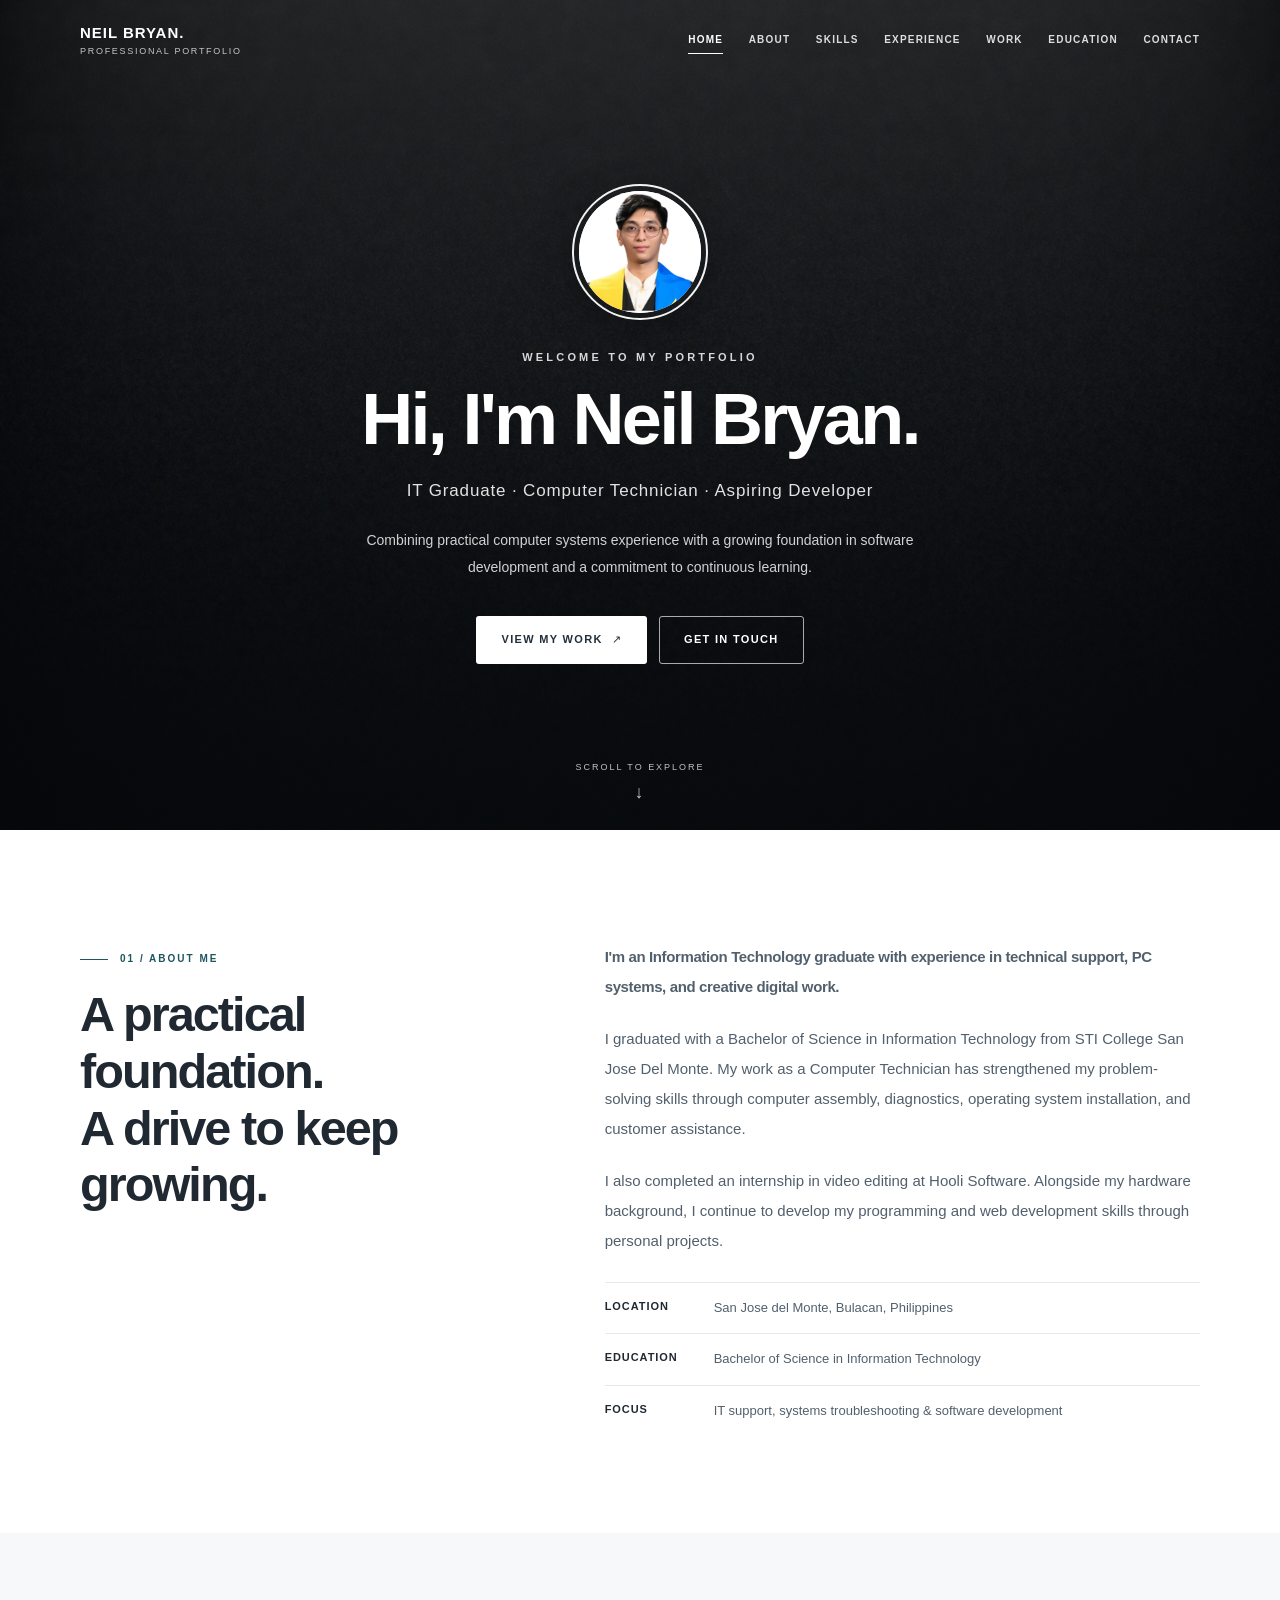
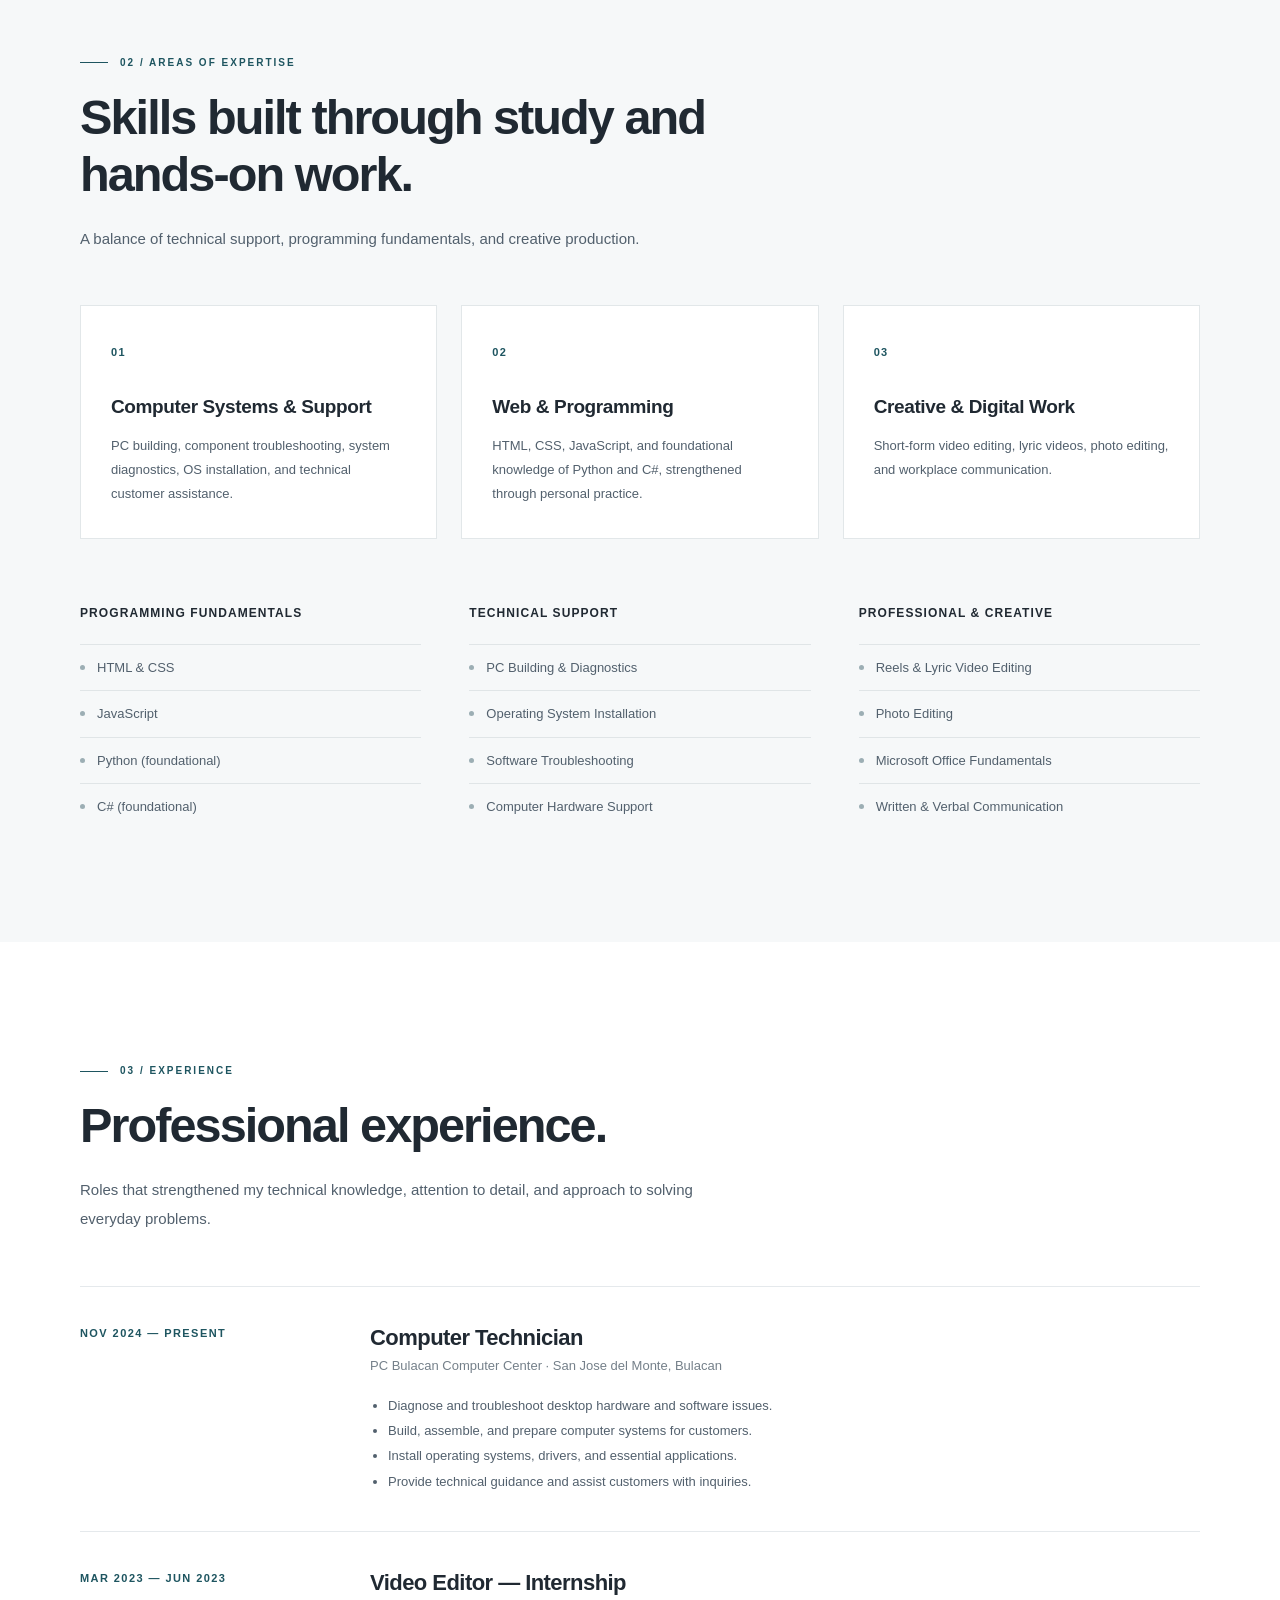
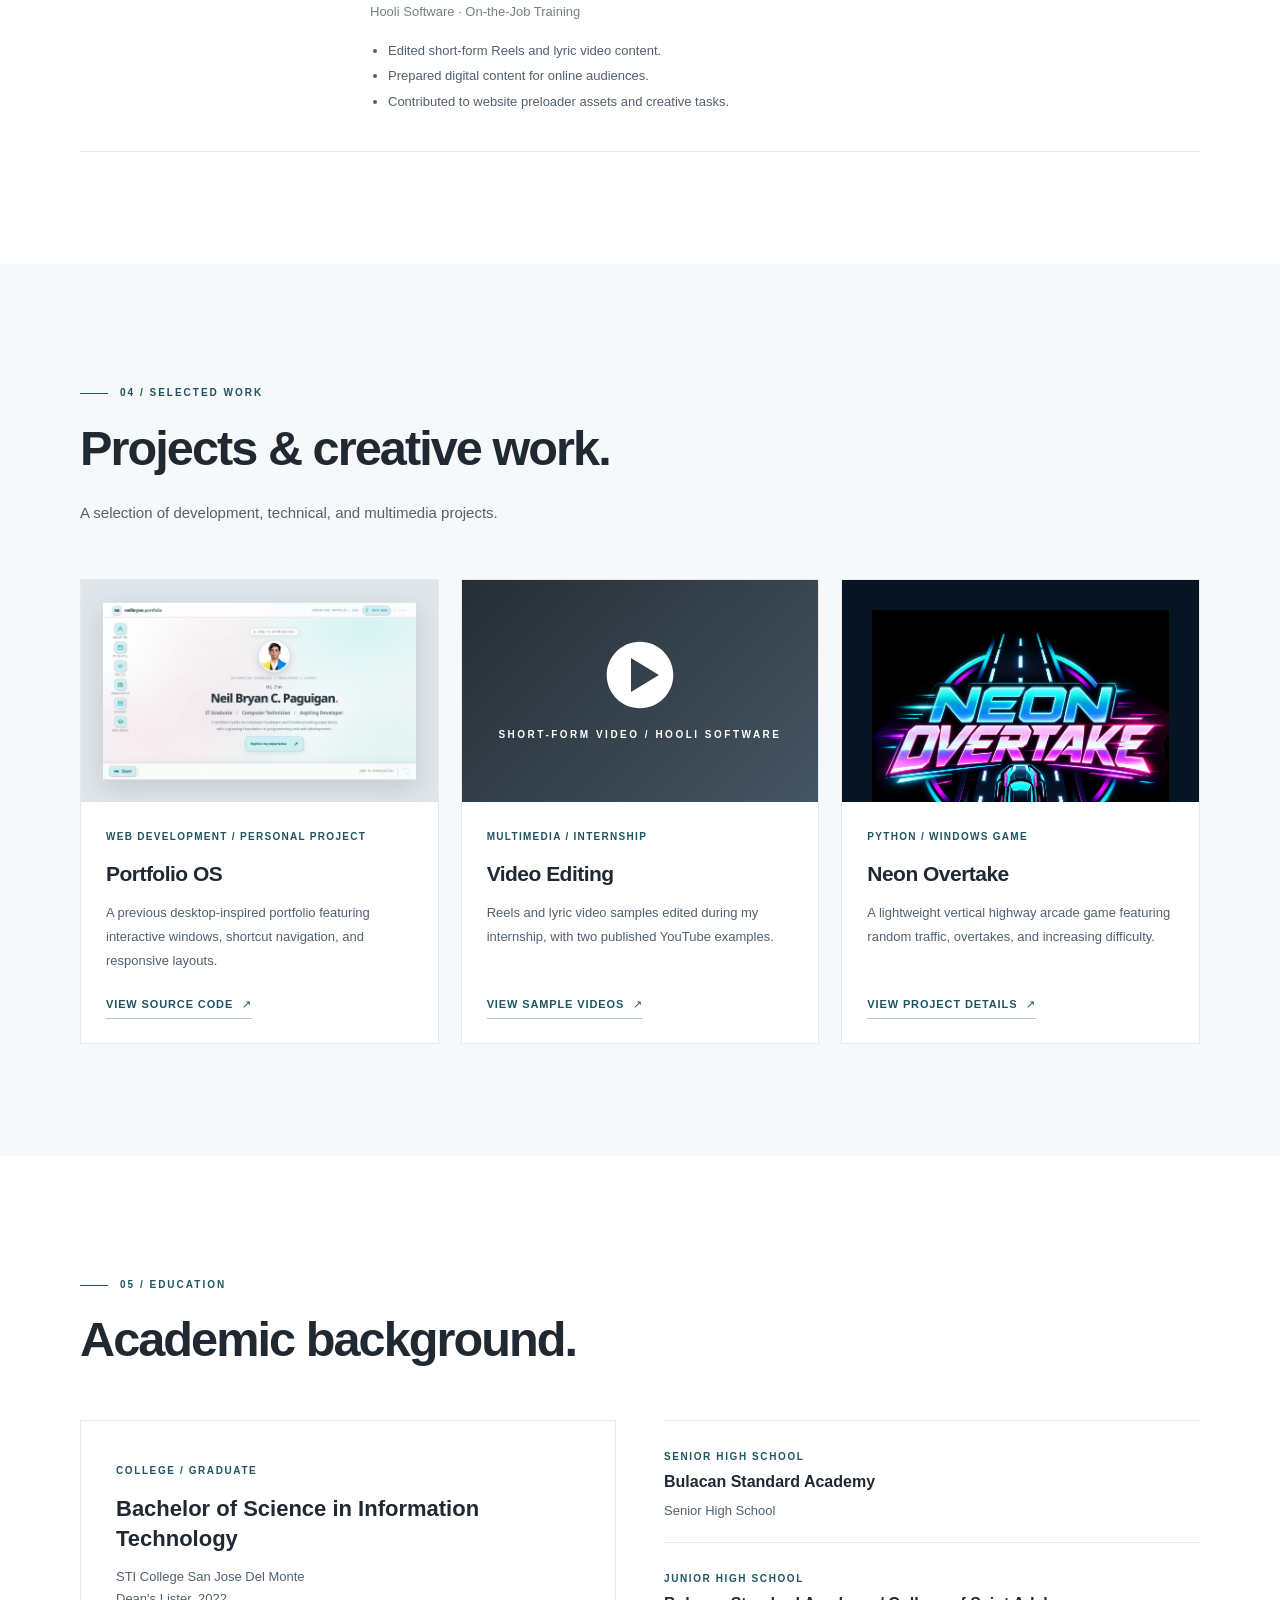
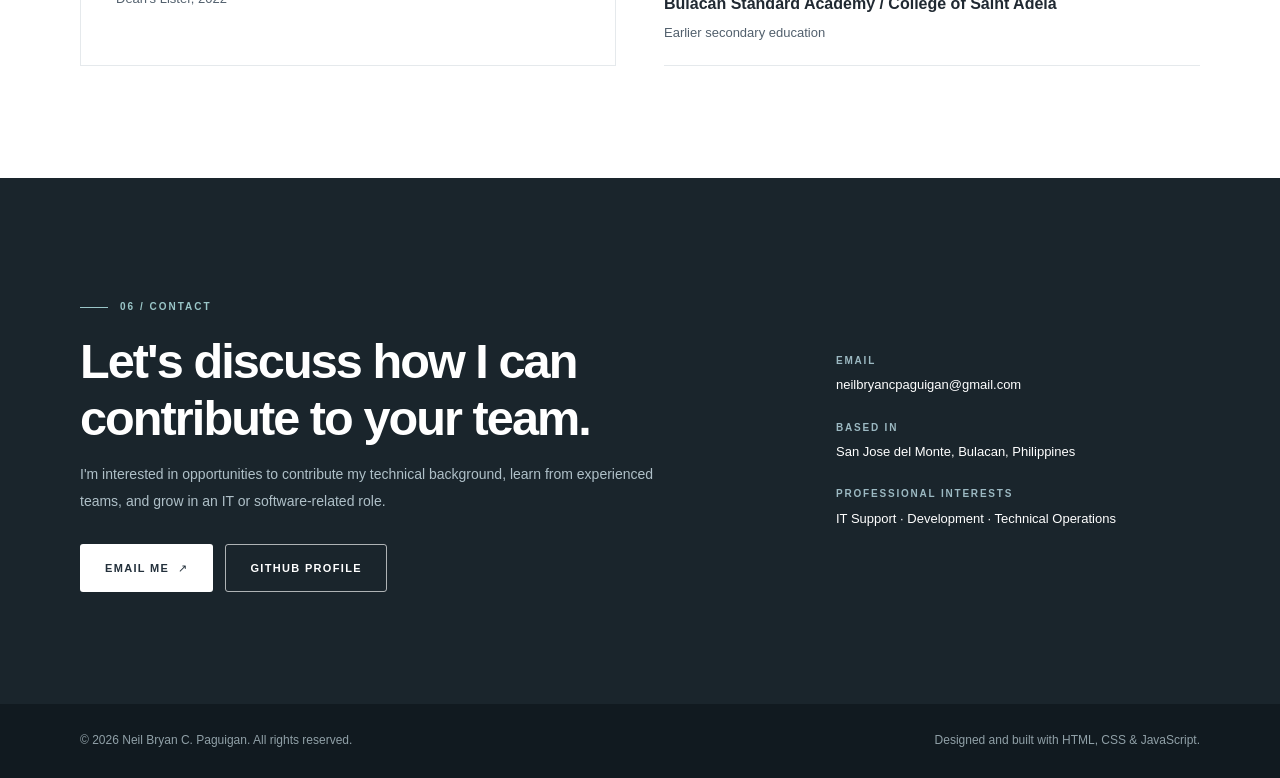
==== index.html @ b5d41ad1 "Add files via upload" ====
<!DOCTYPE html>
<html lang="en">
<head>
  <meta charset="UTF-8">
  <meta name="viewport" content="width=device-width, initial-scale=1, viewport-fit=cover">
  <meta name="theme-color" content="#172028">
  <meta name="description" content="Professional portfolio of Neil Bryan C. Paguigan, BS Information Technology graduate with experience in computer support, creative media and web development.">
  <meta name="author" content="Neil Bryan C. Paguigan">
  <meta property="og:type" content="website">
  <meta property="og:title" content="Neil Bryan C. Paguigan | IT & Development Portfolio">
  <meta property="og:description" content="Professional portfolio of Neil Bryan C. Paguigan, BS Information Technology graduate with experience in computer support, creative media and web development.">
  <title>Neil Bryan C. Paguigan | IT & Development Portfolio</title>
  <link rel="icon" type="image/svg+xml" href="assets/favicon.svg">
  <link rel="stylesheet" href="style.css?v=corporate-1">
</head>
<body class="home-page">
  <a class="skip-link" href="#main">Skip to main content</a>
  <!-- SITE NAVIGATION: Desktop links and accessible mobile menu -->
  <header class="site-header" id="siteHeader">
    <div class="container header-inner">
      <a class="brand" href="index.html#home" aria-label="Neil Bryan Paguigan — Home">
        NEIL BRYAN<span aria-hidden="true">.</span>
        <small>PROFESSIONAL PORTFOLIO</small>
      </a>

      <button class="nav-toggle" type="button" aria-controls="primaryNav"
              aria-expanded="false" aria-label="Open navigation">
        <span></span>
        <span></span>
        <span></span>
      </button>

      <nav id="primaryNav" class="primary-nav" aria-label="Main navigation">
        <a href="#home">Home</a>
        <a href="#about">About</a>
        <a href="#skills">Skills</a>
        <a href="#experience">Experience</a>
        <a href="#work">Work</a>
        <a href="#education">Education</a>
        <a href="#contact">Contact</a>
      </nav>
    </div>
  </header>
  <main id="main">
    <!-- 01 — FULL-WIDTH PHOTOGRAPHIC HERO -->
    <section class="hero" id="home" aria-label="Introduction">
      <div class="hero-content">
        <div class="hero-avatar">
          <img src="assets/profile.webp" alt="Neil Bryan C. Paguigan"
               width="400" height="400" fetchpriority="high">
        </div>
        <p class="hero-kicker">Welcome to my portfolio</p>
        <h1>Hi, I'm Neil Bryan.</h1>
        <p class="hero-role">IT Graduate <span aria-hidden="true">·</span> Computer Technician <span aria-hidden="true">·</span> Aspiring Developer</p>
        <p class="hero-description">
          Combining practical computer systems experience with a growing foundation
          in software development and a commitment to continuous learning.
        </p>
        <div class="hero-actions">
          <a class="btn btn-light" href="#work">View My Work <span aria-hidden="true">↗</span></a>
          <a class="btn btn-outline-light" href="#contact">Get in Touch</a>
        </div>
      </div>
      <a class="hero-scroll" href="#about">Scroll to explore</a>
    </section>

    <!-- 02 — ABOUT ME -->
    <section class="section" id="about" aria-labelledby="aboutHeading">
      <div class="container about-layout">
        <div>
          <p class="section-label">01 / About Me</p>
          <h2 class="section-title" id="aboutHeading">A practical foundation.<br> A drive to keep growing.</h2>
        </div>
        <div class="about-copy">
          <p class="about-leading">
            I'm an Information Technology graduate with experience in technical
            support, PC systems, and creative digital work.
          </p>
          <p>
            I graduated with a Bachelor of Science in Information Technology from
            STI College San Jose Del Monte. My work as a Computer Technician has
            strengthened my problem-solving skills through computer assembly,
            diagnostics, operating system installation, and customer assistance.
          </p>
          <p>
            I also completed an internship in video editing at Hooli Software.
            Alongside my hardware background, I continue to develop my programming
            and web development skills through personal projects.
          </p>
          <div class="about-facts">
            <div class="about-fact"><strong>Location</strong><span>San Jose del Monte, Bulacan, Philippines</span></div>
            <div class="about-fact"><strong>Education</strong><span>Bachelor of Science in Information Technology</span></div>
            <div class="about-fact"><strong>Focus</strong><span>IT support, systems troubleshooting &amp; software development</span></div>
          </div>
        </div>
      </div>
    </section>

    <!-- 03 — EXPERTISE AND SKILLS: informational lists, not buttons -->
    <section class="section section-alt" id="skills" aria-labelledby="skillsHeading">
      <div class="container">
        <div class="section-header">
          <p class="section-label">02 / Areas of Expertise</p>
          <h2 class="section-title" id="skillsHeading">Skills built through study and hands-on work.</h2>
          <p class="section-intro">A balance of technical support, programming fundamentals, and creative production.</p>
        </div>

        <div class="capability-grid">
          <article class="capability">
            <span class="capability-no">01</span>
            <h3>Computer Systems &amp; Support</h3>
            <p>PC building, component troubleshooting, system diagnostics, OS installation, and technical customer assistance.</p>
          </article>
          <article class="capability">
            <span class="capability-no">02</span>
            <h3>Web &amp; Programming</h3>
            <p>HTML, CSS, JavaScript, and foundational knowledge of Python and C#, strengthened through personal practice.</p>
          </article>
          <article class="capability">
            <span class="capability-no">03</span>
            <h3>Creative &amp; Digital Work</h3>
            <p>Short-form video editing, lyric videos, photo editing, and workplace communication.</p>
          </article>
        </div>

        <div class="skills-columns">
          <div>
            <h3 class="skill-heading">Programming Fundamentals</h3>
            <ul class="skill-list">
              <li>HTML &amp; CSS</li>
              <li>JavaScript</li>
              <li>Python (foundational)</li>
              <li>C# (foundational)</li>
            </ul>
          </div>
          <div>
            <h3 class="skill-heading">Technical Support</h3>
            <ul class="skill-list">
              <li>PC Building &amp; Diagnostics</li>
              <li>Operating System Installation</li>
              <li>Software Troubleshooting</li>
              <li>Computer Hardware Support</li>
            </ul>
          </div>
          <div>
            <h3 class="skill-heading">Professional &amp; Creative</h3>
            <ul class="skill-list">
              <li>Reels &amp; Lyric Video Editing</li>
              <li>Photo Editing</li>
              <li>Microsoft Office Fundamentals</li>
              <li>Written &amp; Verbal Communication</li>
            </ul>
          </div>
        </div>
      </div>
    </section>

    <!-- 04 — PROFESSIONAL EXPERIENCE -->
    <section class="section" id="experience" aria-labelledby="experienceHeading">
      <div class="container">
        <div class="section-header">
          <p class="section-label">03 / Experience</p>
          <h2 class="section-title" id="experienceHeading">Professional experience.</h2>
          <p class="section-intro">Roles that strengthened my technical knowledge, attention to detail, and approach to solving everyday problems.</p>
        </div>

        <div class="experience-list">
          <article class="experience-item">
            <div class="experience-date">Nov 2024 — Present</div>
            <div>
              <h3>Computer Technician</h3>
              <p class="experience-company">PC Bulacan Computer Center · San Jose del Monte, Bulacan</p>
              <ul>
                <li>Diagnose and troubleshoot desktop hardware and software issues.</li>
                <li>Build, assemble, and prepare computer systems for customers.</li>
                <li>Install operating systems, drivers, and essential applications.</li>
                <li>Provide technical guidance and assist customers with inquiries.</li>
              </ul>
            </div>
          </article>
          <article class="experience-item">
            <div class="experience-date">Mar 2023 — Jun 2023</div>
            <div>
              <h3>Video Editor — Internship</h3>
              <p class="experience-company">Hooli Software · On-the-Job Training</p>
              <ul>
                <li>Edited short-form Reels and lyric video content.</li>
                <li>Prepared digital content for online audiences.</li>
                <li>Contributed to website preloader assets and creative tasks.</li>
              </ul>
            </div>
          </article>
        </div>
      </div>
    </section>

    <!-- 05 — PROJECTS -->
    <section class="section section-alt" id="work" aria-labelledby="workHeading">
      <div class="container">
        <div class="section-header">
          <p class="section-label">04 / Selected Work</p>
          <h2 class="section-title" id="workHeading">Projects &amp; creative work.</h2>
          <p class="section-intro">A selection of development, technical, and multimedia projects.</p>
        </div>

        <div class="work-grid">
          <article class="work-card">
            <div class="work-art art-portfolio">
              <img src="assets/portfolio-os.webp" alt="Screenshot of desktop-inspired Portfolio OS website"
                   loading="lazy" width="1050" height="650">
            </div>
            <div class="work-body">
              <span class="work-category">Web Development / Personal Project</span>
              <h3>Portfolio OS</h3>
              <p>A previous desktop-inspired portfolio featuring interactive windows, shortcut navigation, and responsive layouts.</p>
              <a class="work-link" href="https://github.com/NiruPH8/NeilOSPortfolio"
                 target="_blank" rel="noopener noreferrer">View source code <span aria-hidden="true">↗</span></a>
            </div>
          </article>

          <article class="work-card">
            <div class="work-art art-video" aria-hidden="true">
              <div class="video-art-inner">
                <svg viewBox="0 0 80 80" aria-hidden="true"><path d="M40 3C19.6 3 3 19.6 3 40s16.6 37 37 37 37-16.6 37-37S60.4 3 40 3Zm-10 18 31 19-31 19V21Z"/></svg>
                <span>Short-Form Video / Hooli Software</span>
              </div>
            </div>
            <div class="work-body">
              <span class="work-category">Multimedia / Internship</span>
              <h3>Video Editing</h3>
              <p>Reels and lyric video samples edited during my internship, with two published YouTube examples.</p>
              <a class="work-link" href="video-editing.html">View sample videos <span aria-hidden="true">↗</span></a>
            </div>
          </article>

          <article class="work-card">
            <div class="work-art art-game">
              <img src="assets/neon-overtake/logo.webp" alt="Neon Overtake game artwork"
                   loading="lazy" width="1254" height="1254">
            </div>
            <div class="work-body">
              <span class="work-category">Python / Windows Game</span>
              <h3>Neon Overtake</h3>
              <p>A lightweight vertical highway arcade game featuring random traffic, overtakes, and increasing difficulty.</p>
              <a class="work-link" href="neon-overtake.html">View project details <span aria-hidden="true">↗</span></a>
            </div>
          </article>
        </div>
      </div>
    </section>

    <!-- 06 — EDUCATION -->
    <section class="section" id="education" aria-labelledby="educationHeading">
      <div class="container">
        <div class="section-header">
          <p class="section-label">05 / Education</p>
          <h2 class="section-title" id="educationHeading">Academic background.</h2>
        </div>
        <div class="education-layout">
          <article class="education-primary">
            <span class="education-tag">College / Graduate</span>
            <h3>Bachelor of Science in Information Technology</h3>
            <p>STI College San Jose Del Monte</p>
            <p>Dean's Lister, 2022</p>
          </article>
          <div class="education-secondary">
            <article>
              <span class="education-tag">Senior High School</span>
              <h3>Bulacan Standard Academy</h3>
              <p>Senior High School</p>
            </article>
            <article>
              <span class="education-tag">Junior High School</span>
              <h3>Bulacan Standard Academy / College of Saint Adela</h3>
              <p>Earlier secondary education</p>
            </article>
          </div>
        </div>
      </div>
    </section>

    <!-- 07 — CONTACT -->
    <section class="section section-dark" id="contact" aria-labelledby="contactHeading">
      <div class="container contact-layout">
        <div>
          <p class="section-label">06 / Contact</p>
          <h2 class="section-title" id="contactHeading">Let's discuss how I can contribute to your team.</h2>
          <p class="contact-copy">
            I'm interested in opportunities to contribute my technical background,
            learn from experienced teams, and grow in an IT or software-related role.
          </p>
          <div class="contact-actions">
            <a class="btn btn-light" href="mailto:neilbryancpaguigan@gmail.com">Email Me <span aria-hidden="true">↗</span></a>
            <a class="btn btn-outline-light" href="https://github.com/NiruPH8"
               target="_blank" rel="noopener noreferrer">GitHub Profile</a>
          </div>
        </div>
        <div class="contact-details">
          <div>
            <strong>Email</strong>
            <a href="mailto:neilbryancpaguigan@gmail.com">neilbryancpaguigan@gmail.com</a>
          </div>
          <div>
            <strong>Based in</strong>
            <span>San Jose del Monte, Bulacan, Philippines</span>
          </div>
          <div>
            <strong>Professional Interests</strong>
            <span>IT Support · Development · Technical Operations</span>
          </div>
        </div>
      </div>
    </section>
  </main>
  <!-- FOOTER -->
  <footer class="footer">
    <div class="container footer-inner">
      <span>© <span data-current-year>2026</span> Neil Bryan C. Paguigan. All rights reserved.</span>
      <span>Designed and built with HTML, CSS &amp; JavaScript.</span>
    </div>
  </footer>

  <script defer src="script.js?v=corporate-1"></script>
</body>
</html>
---- style.css ----
/* ============================================================
   NEIL BRYAN C. PAGUIGAN — PROFESSIONAL PORTFOLIO
   Standard HTML/CSS/JS — responsive across desktop and mobile.
   01. Tokens & reset   02. Header / mobile nav   03. Hero
   04. Sections         05. Work / timeline       06. Footer
   07. Case-study pages  08. Responsive / accessibility
   ============================================================ */

/* 01 — COLORS, TYPOGRAPHY, GLOBAL RESET */
:root {
  color-scheme: light;
  --ink: #202932;
  --ink-soft: #52606d;
  --muted: #75808a;
  --line: #e5e9ec;
  --paper: #ffffff;
  --subtle: #f6f8f9;
  --accent: #1e5560;
  --accent-hover: #17434b;
  --shadow: 0 22px 65px rgba(23, 37, 44, .08);
  --container: 1120px;
  font-family: -apple-system, BlinkMacSystemFont, "Segoe UI", Roboto, Helvetica, Arial, sans-serif;
  font-synthesis: none;
  -webkit-font-smoothing: antialiased;
  text-rendering: optimizeLegibility;
}
*, *::before, *::after { box-sizing: border-box; }
html { scroll-behavior: smooth; scroll-padding-top: 88px; }
body { margin: 0; min-width: 320px; background: var(--paper); color: var(--ink); line-height: 1.65; }
body.nav-open { overflow: hidden; }
img, svg { max-width: 100%; }
img { display: block; }
a { color: inherit; text-decoration: none; }
button { font: inherit; }
button, a { -webkit-tap-highlight-color: transparent; }
:focus-visible { outline: 3px solid #4ca2b0; outline-offset: 4px; }
::selection { background: #c3e6e3; color: #102c33; }
.container { width: min(calc(100% - 64px), var(--container)); margin-inline: auto; }
.skip-link { position: fixed; z-index: 999; left: 15px; top: -100px; background: white; color: black; padding: 10px 16px; }
.skip-link:focus { top: 12px; }

/* 02 — TRANSPARENT TOP NAVIGATION / SMALL-SCREEN DRAWER */
.site-header { position: fixed; z-index: 100; top: 0; left: 0; right: 0; color: #fff; transition: background .25s ease, box-shadow .25s ease; }
.site-header.is-scrolled, .site-header.is-solid, .site-header.menu-active { background: #172028; box-shadow: 0 2px 24px rgba(0,0,0,.17); }
.header-inner { min-height: 80px; display: flex; align-items: center; justify-content: space-between; gap: 20px; }
.brand { font-size: 15px; line-height: 1.2; font-weight: 750; letter-spacing: .065em; white-space: nowrap; }
.brand small { display: block; margin-top: 4px; font-weight: 500; font-size: 9px; letter-spacing: .19em; color: rgba(255,255,255,.75); }
.primary-nav { display: flex; align-items: center; gap: clamp(13px,2vw,31px); }
.primary-nav a { position: relative; display: inline-block; padding: 10px 0; font-size: 10px; font-weight: 700; letter-spacing: .12em; color: rgba(255,255,255,.85); text-transform: uppercase; }
.primary-nav a::after { content:""; position: absolute; left: 0; right: 100%; bottom: 4px; height: 1px; background: #fff; transition: right .2s; }
.primary-nav a:hover, .primary-nav a[aria-current="location"] { color: #fff; }
.primary-nav a:hover::after, .primary-nav a[aria-current="location"]::after { right: 0; }
.nav-toggle { display: none; justify-content: center; align-items: center; flex-direction: column; gap: 5px; width: 44px; height: 44px; border: 1px solid rgba(255,255,255,.5); background: transparent; border-radius: 3px; color: #fff; cursor: pointer; }
.nav-toggle > span { width: 19px; height: 2px; background: currentColor; transition: transform .2s, opacity .2s; }
.nav-toggle[aria-expanded="true"] > span:first-child { transform: translateY(7px) rotate(45deg); }
.nav-toggle[aria-expanded="true"] > span:nth-child(2) { opacity: 0; }
.nav-toggle[aria-expanded="true"] > span:last-child { transform: translateY(-7px) rotate(-45deg); }

/* 03 — LANDSCAPE HERO & CIRCULAR PROFILE */
.hero { position: relative; min-height: 700px; min-height: min(830px, 100svh); display: grid; place-items: center; isolation: isolate; color: #fff; text-align: center; background: #19242b; }
.hero::before { content:""; position: absolute; inset: 0; z-index: -2; background-image: url("assets/hero-texture.png"); background-position: center center; background-size: cover; }
.hero::after { content:""; position: absolute; inset: 0; z-index: -1; background: linear-gradient(180deg, rgba(8,12,16,.46), rgba(8,12,16,.60) 46%, rgba(6,9,12,.82)); }
.hero-content { padding-top: 95px; padding-bottom: 78px; width: min(840px, calc(100% - 34px)); }
.hero-avatar { width: 136px; height: 136px; margin: 0 auto 28px; padding: 5px; border: 2px solid rgba(255,255,255,.94); border-radius: 50%; box-shadow: 0 12px 42px rgba(0,0,0,.28); }
.hero-avatar img { width: 100%; height: 100%; border-radius: 50%; object-fit: cover; object-position: 50% 26%; background: #edf1f2; }
.hero-kicker { margin: 0 0 13px; font-size: 11px; font-weight: 700; letter-spacing: .29em; text-transform: uppercase; color: rgba(255,255,255,.83); }
.hero h1 { margin: 0; font-size: clamp(39px,5.7vw,72px); line-height: 1.12; letter-spacing: -.038em; font-weight: 750; }
.hero-role { margin: 18px auto 0; max-width: 690px; color: rgba(255,255,255,.88); letter-spacing: .05em; font-size: clamp(13px,1.6vw,17px); font-weight: 500; }
.hero-description { margin: 22px auto 0; max-width: 555px; color: rgba(255,255,255,.81); font-size: 14px; line-height: 1.9; }
.hero-actions { display: flex; justify-content: center; flex-wrap: wrap; gap: 12px; margin-top: 35px; }
.btn { display: inline-flex; align-items: center; justify-content: center; gap: 9px; min-height: 48px; padding: 12px 24px; border: 1px solid transparent; border-radius: 3px; cursor: pointer; font-size: 11px; font-weight: 750; letter-spacing: .12em; text-transform: uppercase; transition: background .2s,border-color .2s,transform .2s; }
.btn:hover { transform: translateY(-2px); }
.btn-primary { background: var(--accent); color: white; }
.btn-primary:hover { background: var(--accent-hover); }
.btn-light { background: #fff; color: #23303b; }
.btn-light:hover { background: #eef4f5; }
.btn-outline-light { border-color: rgba(255,255,255,.65); color: #fff; }
.btn-outline-light:hover { background: rgba(255,255,255,.13); }
.btn-outline { color: var(--accent); border-color: #b4c9cd; background: transparent; }
.btn-outline:hover { background: #eef6f6; border-color: var(--accent); }
.hero-scroll { position: absolute; left: 50%; bottom: 22px; transform: translateX(-50%); font-size: 9px; letter-spacing: .22em; text-transform: uppercase; opacity: .75; }
.hero-scroll::after { content: "↓"; display: block; font-size: 18px; margin-top: 3px; }

/* 04 — SHARED SECTIONS */
.section { padding: 112px 0; }
.section-alt { background: var(--subtle); }
.section-dark { background: #1a252c; color: #fff; }
.section-label { display: inline-flex; gap: 12px; align-items: center; margin: 0 0 18px; color: var(--accent); font-size: 10px; font-weight: 750; letter-spacing: .2em; text-transform: uppercase; }
.section-label::before { content: ""; display: block; width: 28px; height: 1px; background: currentColor; }
.section-dark .section-label { color: #9ac6c8; }
.section-header { max-width: 690px; margin: 0 0 52px; }
.section-title { margin: 0; font-size: clamp(31px,3.8vw,49px); font-weight: 700; letter-spacing: -.04em; line-height: 1.17; }
.section-intro { margin: 21px 0 0; max-width: 640px; color: var(--ink-soft); font-size: 15px; line-height: 1.95; }
.about-layout { display: grid; grid-template-columns: .83fr 1.17fr; gap: clamp(40px,8vw,112px); align-items: start; }
.about-leading { font-size: 29px; font-weight: 650; line-height: 1.42; letter-spacing: -.025em; }
.about-copy p { margin: 0 0 22px; color: var(--ink-soft); font-size: 15px; line-height: 2; }
.about-facts { display: grid; gap: 15px; margin-top: 26px; }
.about-fact { display: grid; grid-template-columns: 92px 1fr; gap: 17px; border-top: 1px solid var(--line); padding-top: 14px; font-size: 13px; }
.about-fact strong { font-size: 11px; text-transform: uppercase; letter-spacing: .085em; }
.about-fact span { color: var(--ink-soft); }

/* SPECIALTIES / NON-INTERACTIVE SKILL LISTS */
.capability-grid { display: grid; grid-template-columns: repeat(3,minmax(0,1fr)); gap: 24px; }
.capability { padding: 32px 30px; border: 1px solid #e2e7e9; background: white; }
.capability-no { font-size: 11px; font-weight: 700; color: var(--accent); letter-spacing: .12em; }
.capability h3 { margin: 26px 0 12px; font-size: 19px; letter-spacing: -.02em; }
.capability p { margin: 0; color: var(--ink-soft); font-size: 13px; line-height: 1.85; }
.skills-columns { display: grid; grid-template-columns: repeat(3,minmax(0,1fr)); gap: 48px; margin-top: 65px; }
.skill-heading { margin: 0 0 20px; font-size: 12px; letter-spacing: .09em; text-transform: uppercase; }
.skill-list { list-style: none; padding: 0; margin: 0; }
.skill-list li { display: flex; align-items: baseline; gap: 12px; border-top: 1px solid #e0e5e7; padding: 12px 0; color: var(--ink-soft); font-size: 13px; }
.skill-list li::before { content:""; flex: 0 0 5px; width: 5px; height: 5px; background: #9caeb4; border-radius: 50%; transform: translateY(-2px); }

/* EXPERIENCE TIMELINE */
.experience-list { display: grid; grid-template-columns: 1fr; gap: 0; }
.experience-item { display: grid; grid-template-columns: 240px 1fr; gap: 50px; border-top: 1px solid var(--line); padding: 37px 0; }
.experience-item:last-child { border-bottom: 1px solid var(--line); }
.experience-date { font-size: 11px; letter-spacing: .13em; text-transform: uppercase; color: var(--accent); font-weight: 750; }
.experience-item h3 { font-size: 22px; line-height: 1.3; margin: 0 0 3px; letter-spacing: -.025em; }
.experience-company { margin: 0 0 16px; color: var(--muted); font-size: 13px; }
.experience-item ul { color: var(--ink-soft); font-size: 13px; line-height: 1.95; padding-left: 18px; margin: 0; }

/* 05 — WORK / PORTFOLIO CARDS */
.work-grid { display: grid; grid-template-columns: repeat(3,minmax(0,1fr)); gap: 22px; }
.work-card { display: flex; flex-direction: column; overflow: hidden; background: #fff; border: 1px solid var(--line); transition: transform .25s, box-shadow .25s; }
.work-card:hover { box-shadow: var(--shadow); transform: translateY(-4px); }
.work-art { position: relative; height: 222px; display: grid; place-items: center; overflow: hidden; background: #e5edf0; }
.work-art img { width: 100%; height: 100%; object-fit: cover; transition: transform .35s; }
.work-card:hover .work-art img { transform: scale(1.04); }
.work-art.art-portfolio { padding: 22px; background: #dfe5e9; }
.work-art.art-portfolio img { width: 100%; height: 100%; object-fit: contain; box-shadow: 0 8px 25px rgba(0,0,0,.12); }
.work-art.art-video { background: linear-gradient(135deg,#252e36,#455562); color: white; }
.video-art-inner { display: grid; place-items: center; text-align: center; }
.video-art-inner svg { width: 72px; height: 72px; margin-bottom: 16px; fill: #fff; }
.video-art-inner span { font-size: 10px; font-weight: 700; letter-spacing: .25em; text-transform: uppercase; }
.work-art.art-game { background: #071522; padding: 30px; }
.work-art.art-game img { object-fit: contain; }
.work-body { display: flex; flex-direction: column; flex: 1; padding: 27px 25px 24px; }
.work-category { color: var(--accent); font-size: 10px; letter-spacing: .13em; font-weight: 750; text-transform: uppercase; }
.work-body h3 { margin: 11px 0 10px; font-size: 21px; letter-spacing: -.025em; }
.work-body p { margin: 0 0 22px; font-size: 13px; line-height: 1.85; color: var(--ink-soft); }
.work-link { display: inline-flex; align-items: center; gap: 9px; align-self: start; margin-top: auto; color: var(--accent); font-size: 11px; text-transform: uppercase; letter-spacing: .08em; font-weight: 750; border-bottom: 1px solid #b0c6c9; padding-bottom: 4px; }
.work-link:hover { border-color: var(--accent); }

/* EDUCATION + CONTACT */
.education-layout { display: grid; grid-template-columns: 1fr 1fr; gap: 48px; }
.education-primary { padding: 35px; border: 1px solid var(--line); background: white; }
.education-primary h3 { margin: 11px 0; font-size: 22px; line-height: 1.4; }
.education-primary p { margin: 0; color: var(--ink-soft); font-size: 13px; }
.education-tag { font-size: 10px; font-weight: 750; letter-spacing: .16em; text-transform: uppercase; color: var(--accent); }
.education-secondary { border-top: 1px solid var(--line); }
.education-secondary article { border-bottom: 1px solid var(--line); padding: 21px 0; }
.education-secondary h3 { margin: 0 0 5px; font-size: 16px; }
.education-secondary p { margin: 0; color: var(--ink-soft); font-size: 13px; }
.contact-layout { display: grid; grid-template-columns: 1.3fr .7fr; gap: 80px; align-items: center; }
.section-dark .section-title { max-width: 650px; }
.contact-copy { color: #afc0c8; font-size: 14px; line-height: 1.9; max-width: 590px; }
.contact-actions { display: flex; gap: 12px; flex-wrap: wrap; margin-top: 30px; }
.contact-details { display: grid; gap: 24px; }
.contact-details strong { display: block; font-size: 10px; letter-spacing: .18em; text-transform: uppercase; color: #9cb9c2; margin-bottom: 5px; }
.contact-details a, .contact-details span { display: block; color: #fff; font-size: 13px; overflow-wrap: anywhere; }
.contact-details a:hover { text-decoration: underline; }
.footer { background: #111a20; color: #90a0a7; padding: 27px 0; font-size: 12px; }
.footer-inner { display: flex; justify-content: space-between; align-items: center; gap: 16px; }
.footer a { color: #dce5e7; }

/* 07 — DEDICATED PROJECT PAGES */
.case-hero { padding: 168px 0 85px; background: #1a262d; color: #fff; }
.case-hero .section-label { color: #b0d0d4; }
.case-hero h1 { margin: 0 0 15px; font-size: clamp(36px,5vw,60px); line-height: 1.1; letter-spacing: -.045em; }
.case-hero p { max-width: 700px; color: #c1cfd3; margin: 0 0 30px; font-size: 15px; }
.case-back { display: inline-flex; color: #d4e5e6; font-size: 12px; gap: 8px; align-items: center; margin-bottom: 32px; }
.case-back:hover { text-decoration: underline; }
.case-body { padding: 86px 0 110px; }
.case-columns { display: grid; grid-template-columns: 1fr 300px; gap: 70px; }
.case-body h2 { font-size: 29px; line-height: 1.3; letter-spacing: -.025em; margin: 0 0 15px; }
.case-body p { color: var(--ink-soft); font-size: 14px; line-height: 1.95; }
.case-aside { padding: 29px; border: 1px solid var(--line); align-self: start; background: var(--subtle); }
.case-aside dt { color: var(--muted); font-size: 10px; text-transform: uppercase; letter-spacing: .12em; font-weight: 700; margin-top: 15px; }
.case-aside dt:first-child { margin-top: 0; }
.case-aside dd { margin: 5px 0 0; font-size: 13px; font-weight: 650; }
.case-divider { margin: 65px 0 50px; border: 0; border-top: 1px solid var(--line); }
.video-samples { display: grid; grid-template-columns: minmax(0, 1.4fr) minmax(0, .8fr); gap: 26px; align-items: start; }
.video-sample { min-width: 0; border: 1px solid var(--line); background: var(--subtle); padding: 16px; }
.video-sample h3 { margin: 17px 0 3px; font-size: 15px; }
.video-sample p { margin: 0 0 8px; font-size: 12px; }
.video-frame { background: #111a20; overflow: hidden; width: 100%; aspect-ratio: 16/9; }
.video-frame--short { width: min(100%, 340px); margin-inline: auto; aspect-ratio: 9/16; }
.video-frame iframe { display: block; width: 100%; height: 100%; border: 0; }
.text-link { color: var(--accent); font-size: 12px; text-decoration: underline; text-underline-offset: 3px; overflow-wrap: anywhere; }
.screen-gallery { display: grid; grid-template-columns: repeat(3,minmax(0,1fr)); gap: 18px; }
.screen-gallery figure { margin: 0; min-width: 0; background: #101c29; border: 1px solid #273947; }
.screen-gallery figure img { width: 100%; height: auto; aspect-ratio: 3 / 4; object-fit: contain; object-position: top center; background: #101c29; }
.screen-gallery figcaption { color: #fff; padding: 13px; font-size: 12px; }
.case-cta { display: flex; align-items: center; flex-wrap: wrap; gap: 18px; margin-top: 35px; }
.case-note { font-size: 12px; color: var(--muted); }

/* 08 — RESPONSIVE AND ACCESSIBILITY */
@media (max-width: 1000px) {
  .primary-nav { gap: 16px; }
  .primary-nav a { font-size: 9px; }
  .capability { padding: 26px 23px; }
  .skills-columns { gap: 25px; }
  .work-art { height: 182px; }
  .work-body { padding: 22px 20px; }
}
@media (max-width: 760px) {
  .container { width: min(calc(100% - 40px), var(--container)); }
  .header-inner { min-height: 68px; }
  .brand { font-size: 13px; }
  .nav-toggle { display: flex; }
  .primary-nav { position: fixed; z-index: 105; left: 0; right: 0; top: 68px; bottom: 0; height: calc(100dvh - 68px); overflow: auto; display: flex; flex-direction: column; justify-content: flex-start; align-items: stretch; gap: 0; background: #172028; padding: 24px 25px 60px; visibility: hidden; opacity: 0; pointer-events: none; transition: visibility .2s, opacity .2s; }
  .primary-nav.is-open { visibility: visible; opacity: 1; pointer-events: auto; }
  .primary-nav a { font-size: 13px; padding: 16px 0; border-bottom: 1px solid rgba(255,255,255,.13); }
  .primary-nav a::after { display: none; }
  .hero { min-height: 690px; min-height: 100svh; }
  .hero-avatar { width: 124px; height: 124px; margin-bottom: 25px; }
  .hero-description { font-size: 13px; }
  .section { padding: 75px 0; }
  .section-header { margin-bottom: 36px; }
  .about-layout, .contact-layout { grid-template-columns: 1fr; gap: 26px; }
  .about-leading { font-size: 24px; }
  .capability-grid { grid-template-columns: 1fr; gap: 12px; }
  .capability { padding: 25px; }
  .capability h3 { margin: 13px 0 6px; }
  .skills-columns { grid-template-columns: 1fr; margin-top: 44px; gap: 26px; }
  .experience-item { grid-template-columns: 1fr; gap: 12px; padding: 26px 0; }
  .work-grid { grid-template-columns: 1fr 1fr; }
  .education-layout { grid-template-columns: 1fr; gap: 25px; }
  .contact-details { grid-template-columns: repeat(2,minmax(0,1fr)); }
  .case-hero { padding: 130px 0 65px; }
  .case-body { padding: 60px 0 90px; }
  .case-columns { grid-template-columns: 1fr; gap: 27px; }
  .video-samples { grid-template-columns: 1fr; }
  .video-frame--short { margin: 0; }
}
@media (max-width: 520px) {
  .container { width: min(calc(100% - 36px), var(--container)); }
  .hero h1 { font-size: clamp(36px, 9vw, 52px); }
  .hero-role { font-size: 13px; line-height: 1.8; }
  .hero-content { padding-bottom: 70px; }
  .hero-actions { gap: 9px; }
  .hero-actions .btn { flex: 1 1 150px; padding-inline: 13px; }
  .section-title { font-size: 32px; }
  .work-grid { grid-template-columns: 1fr; }
  .work-art { height: 220px; }
  .contact-details { grid-template-columns: 1fr; }
  .footer-inner { flex-direction: column; align-items: flex-start; }
  .screen-gallery { grid-template-columns: 1fr; max-width: 450px; }
  .screen-gallery figure img { max-height: 440px; }
}
@media (prefers-reduced-motion: reduce) {
  html { scroll-behavior: auto; }
  *, *::before, *::after { animation-duration: .01ms !important; transition-duration: .01ms !important; }
}
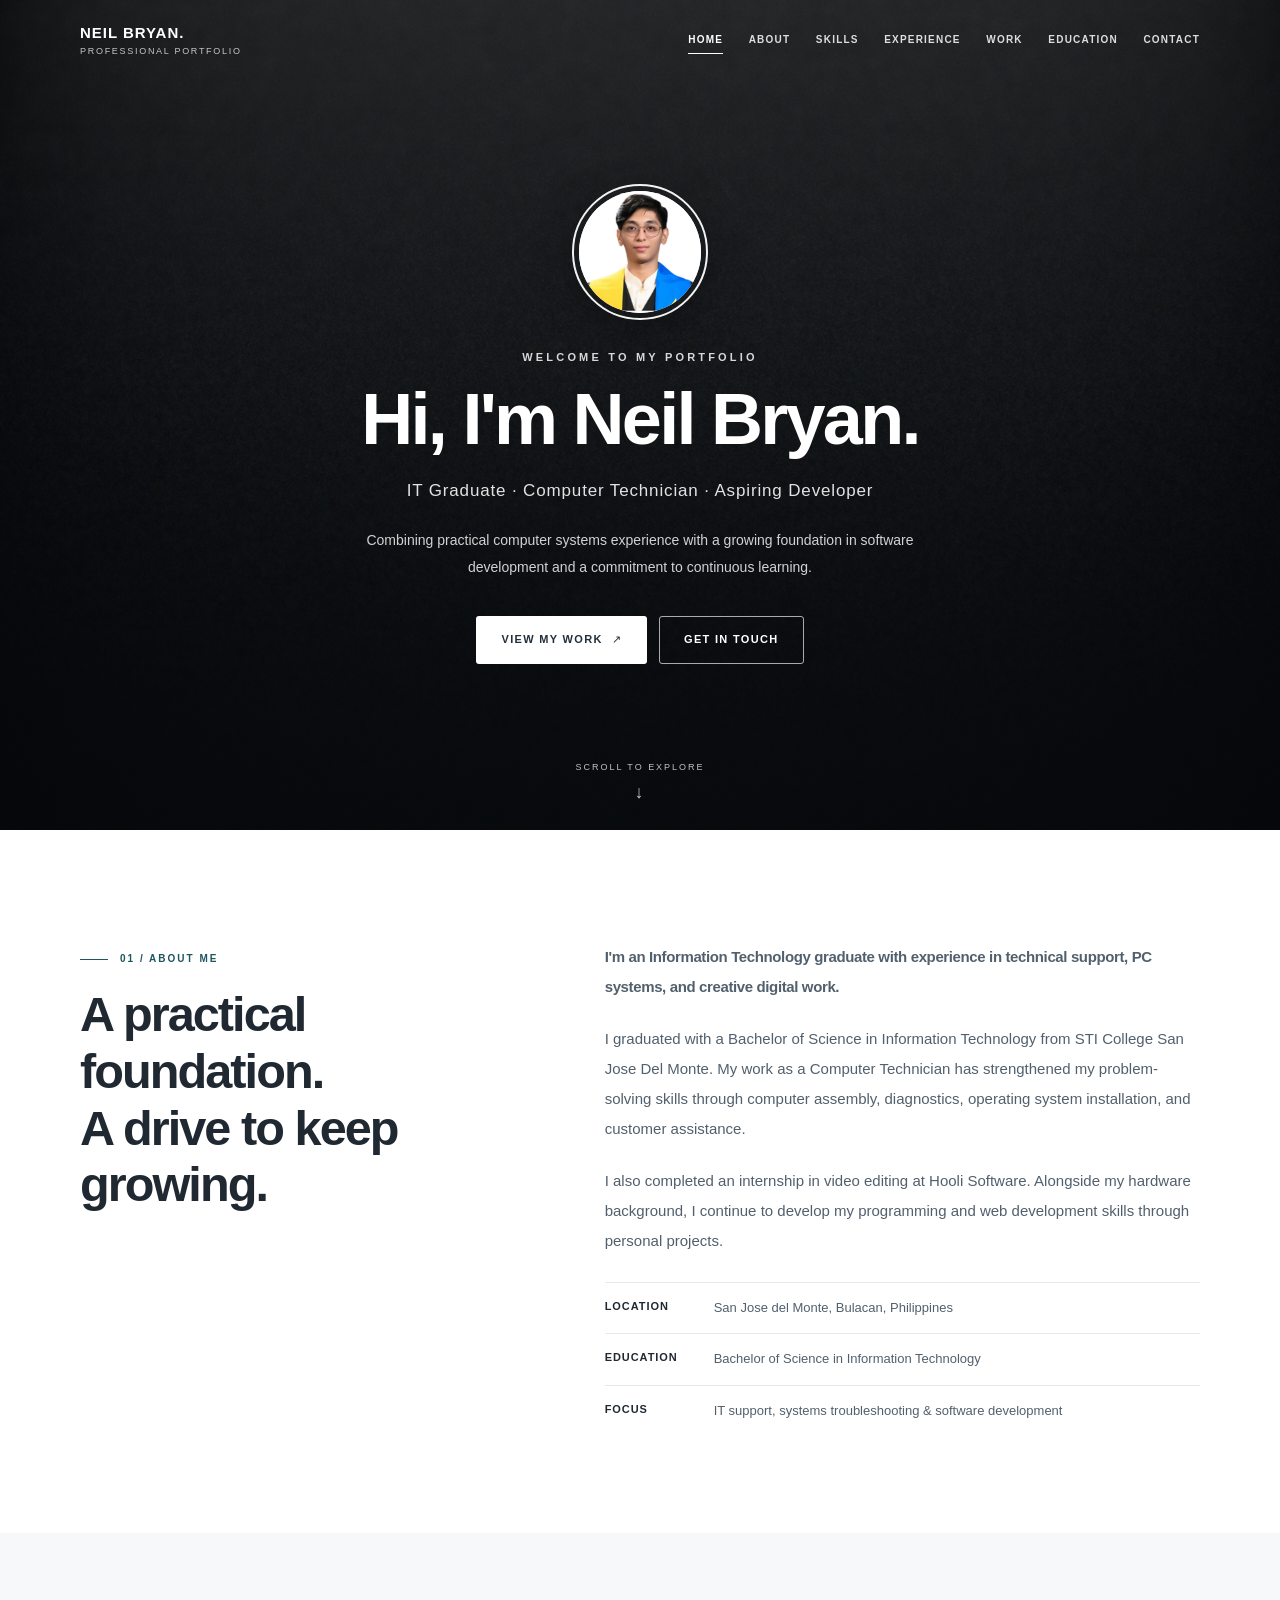
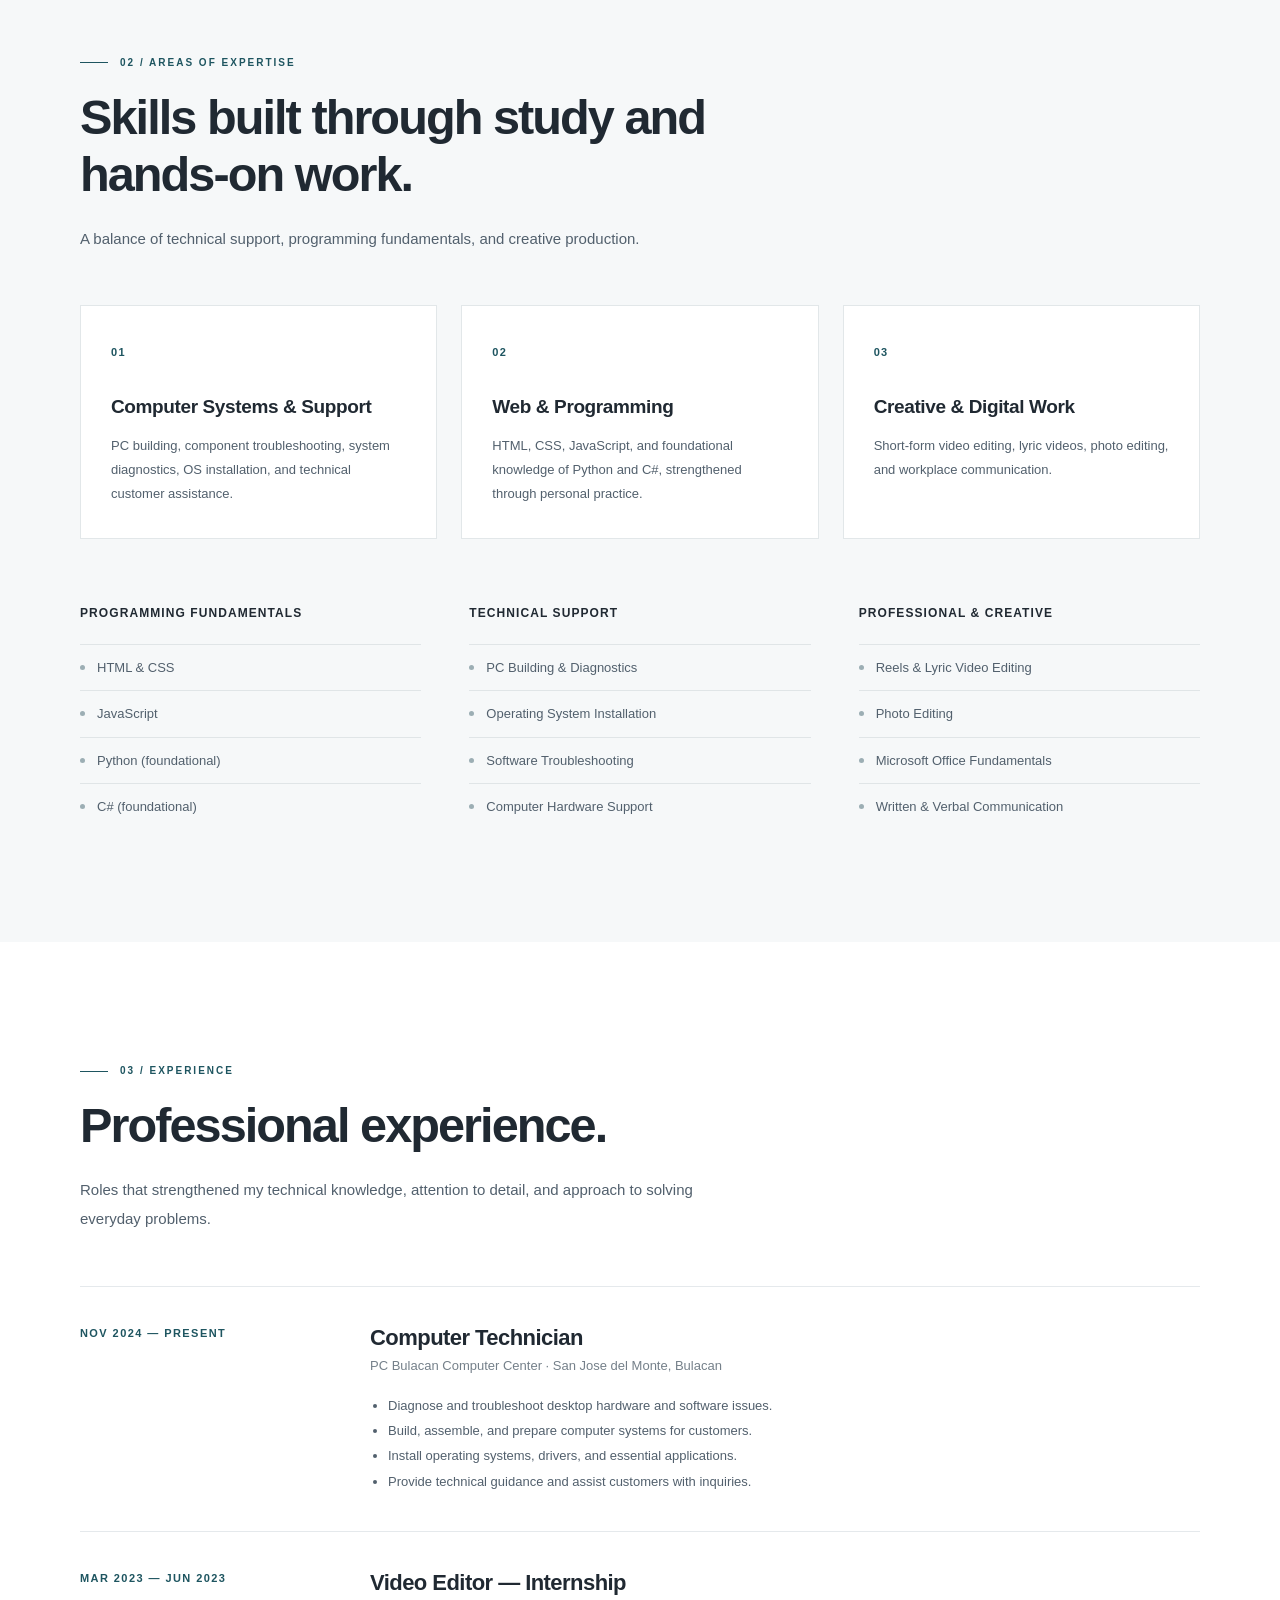
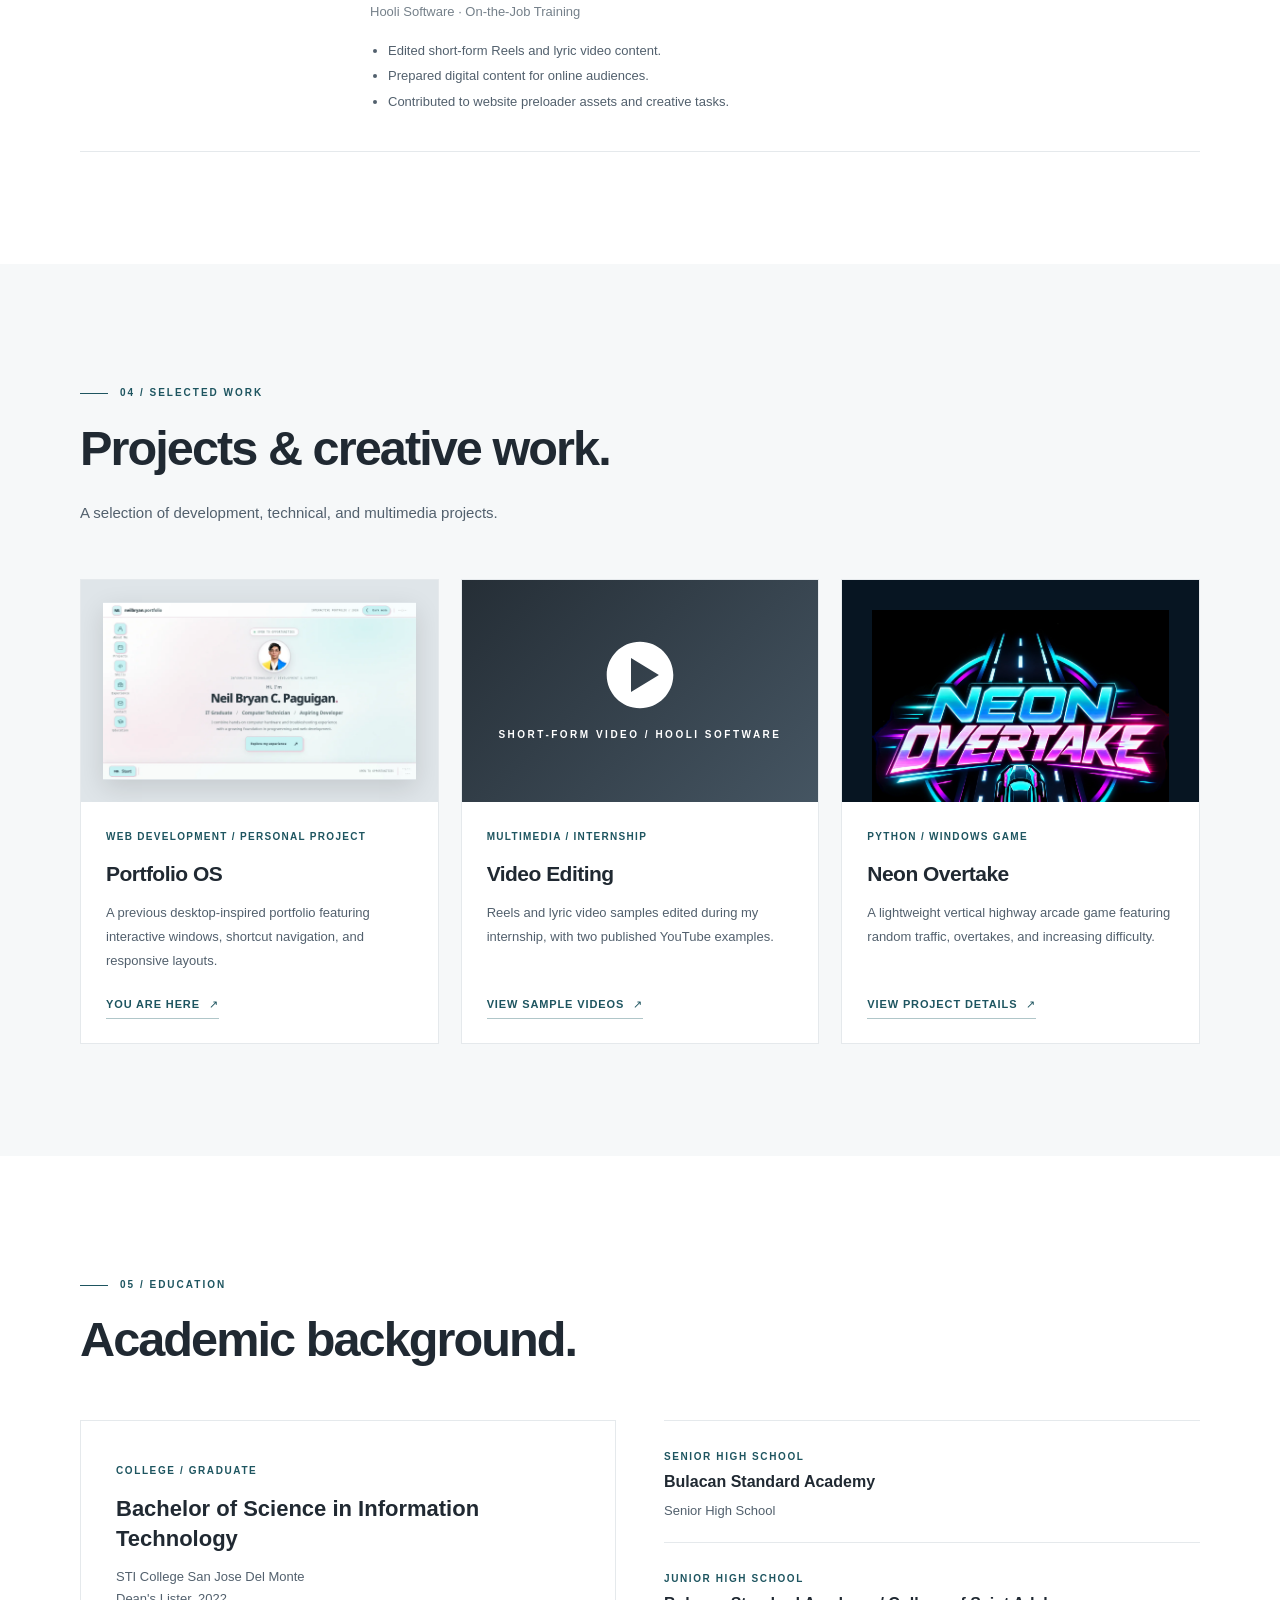
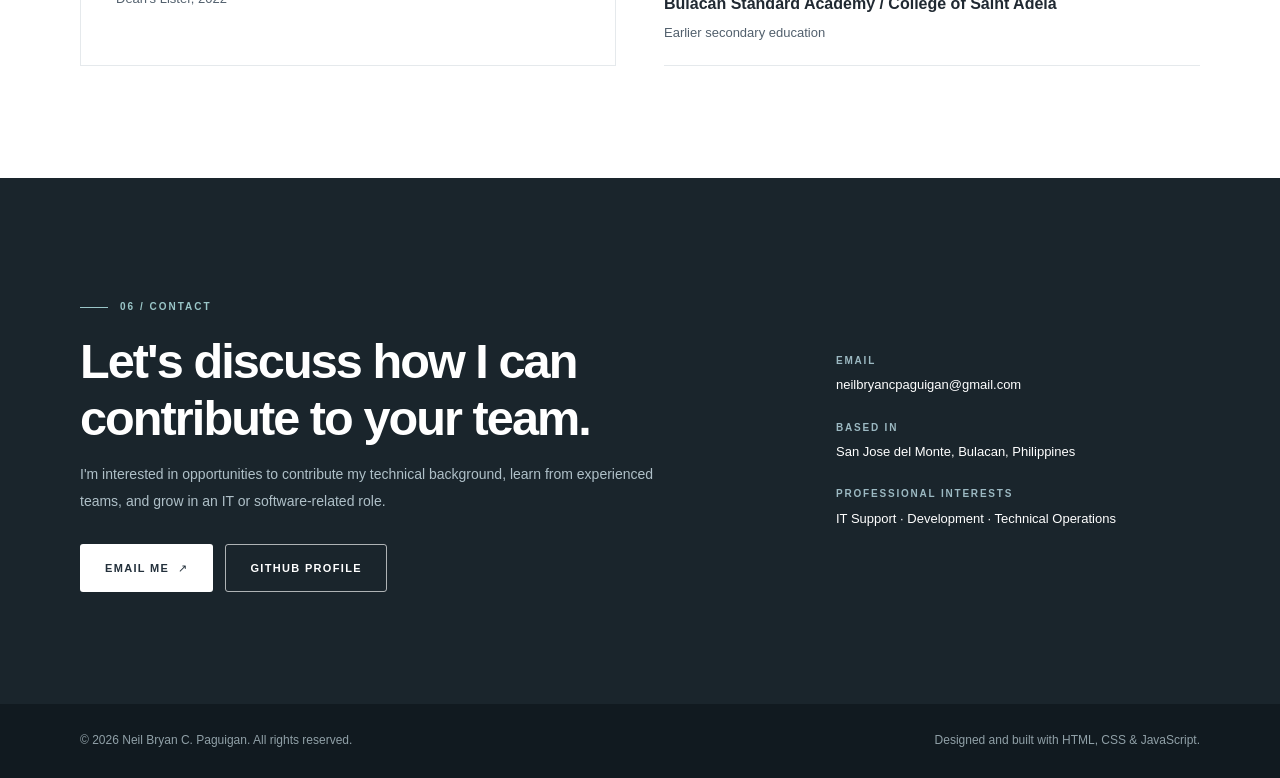
==== commit 36099f10: "Update portfolio link in index.html" ====
--- a/index.html
+++ b/index.html
@@ -213,8 +213,8 @@
               <span class="work-category">Web Development / Personal Project</span>
               <h3>Portfolio OS</h3>
               <p>A previous desktop-inspired portfolio featuring interactive windows, shortcut navigation, and responsive layouts.</p>
-              <a class="work-link" href="https://github.com/NiruPH8/NeilOSPortfolio"
-                 target="_blank" rel="noopener noreferrer">View source code <span aria-hidden="true">↗</span></a>
+              <a class="work-link" href=""
+                 target="_blank" rel="noopener noreferrer">You are Here<span aria-hidden="true">↗</span></a>
             </div>
           </article>
 
